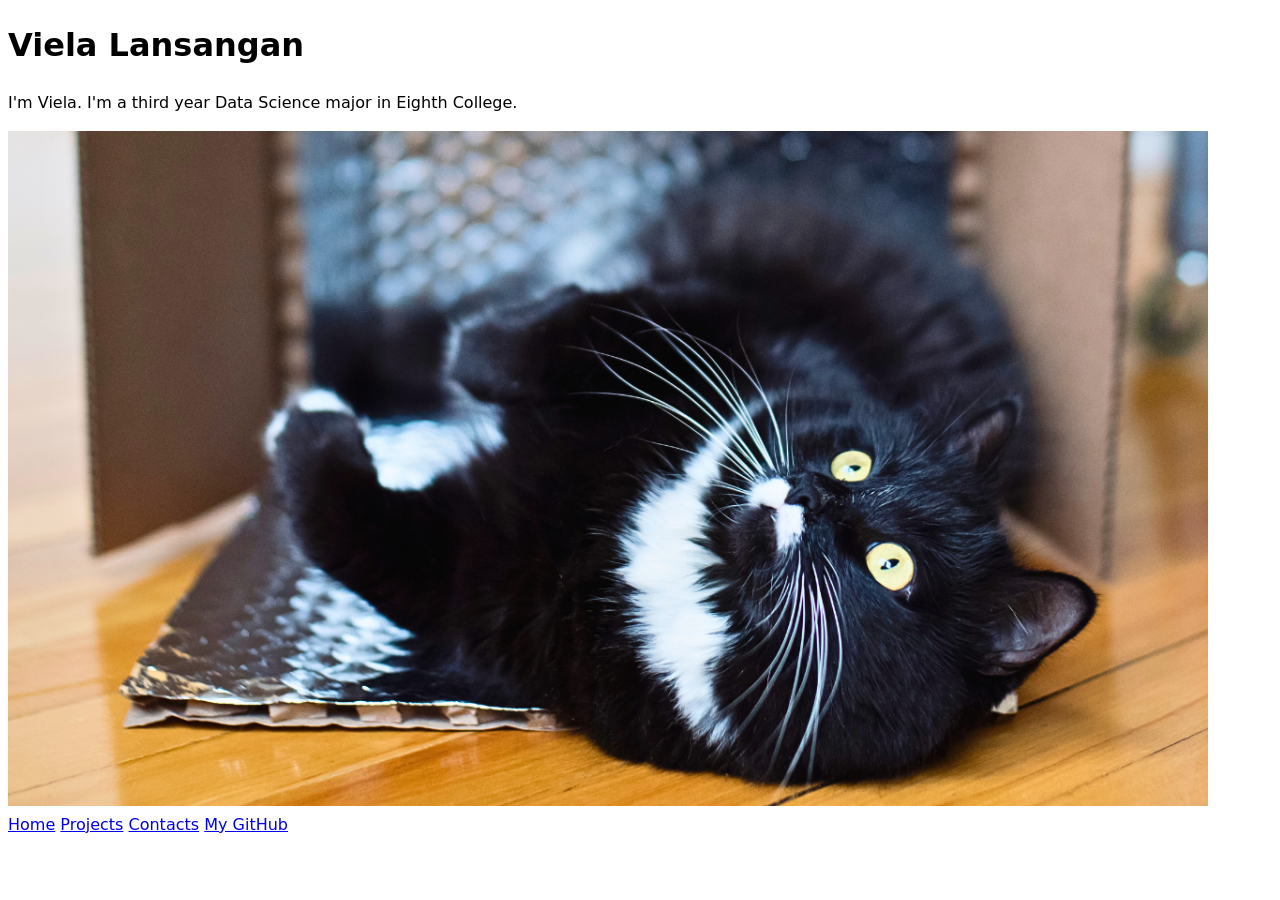
==== index.html @ ea7c8c69 "fixed links again" ====
<!DOCTYPE html>
<html lang="en">
<head>
    <meta charset="UTF-8">
    <meta name="viewport" content="width=device-width, initial-scale=1.0">
    <title>Viela Lansangan: Personal site and portfolio</title>
    <link rel="stylesheet" type="text/css" href="style.css">
</head>
<body>
    <h1>Viela Lansangan</h1>
    <p>I'm Viela. I'm a third year Data Science major in Eighth College.</p>
    <img src="images/dsc106_kitty.png" alt="Fluffy tuxedo cat laying down">
    <nav>
        <a href="../index.html">Home</a>
        <a href="../projects/index.html" >Projects</a>
        <a href="../contact/index.html" >Contacts</a>
        <a href="https://github.com/viela-la" >My GitHub</a>
    </nav>
</body>
</html>
---- style.css ----
body {
  /* Set line height to 1.5 times the font size
	   and use the OS’s UI font as the website font
	 */
  font: 100%/1.5 system-ui;
}
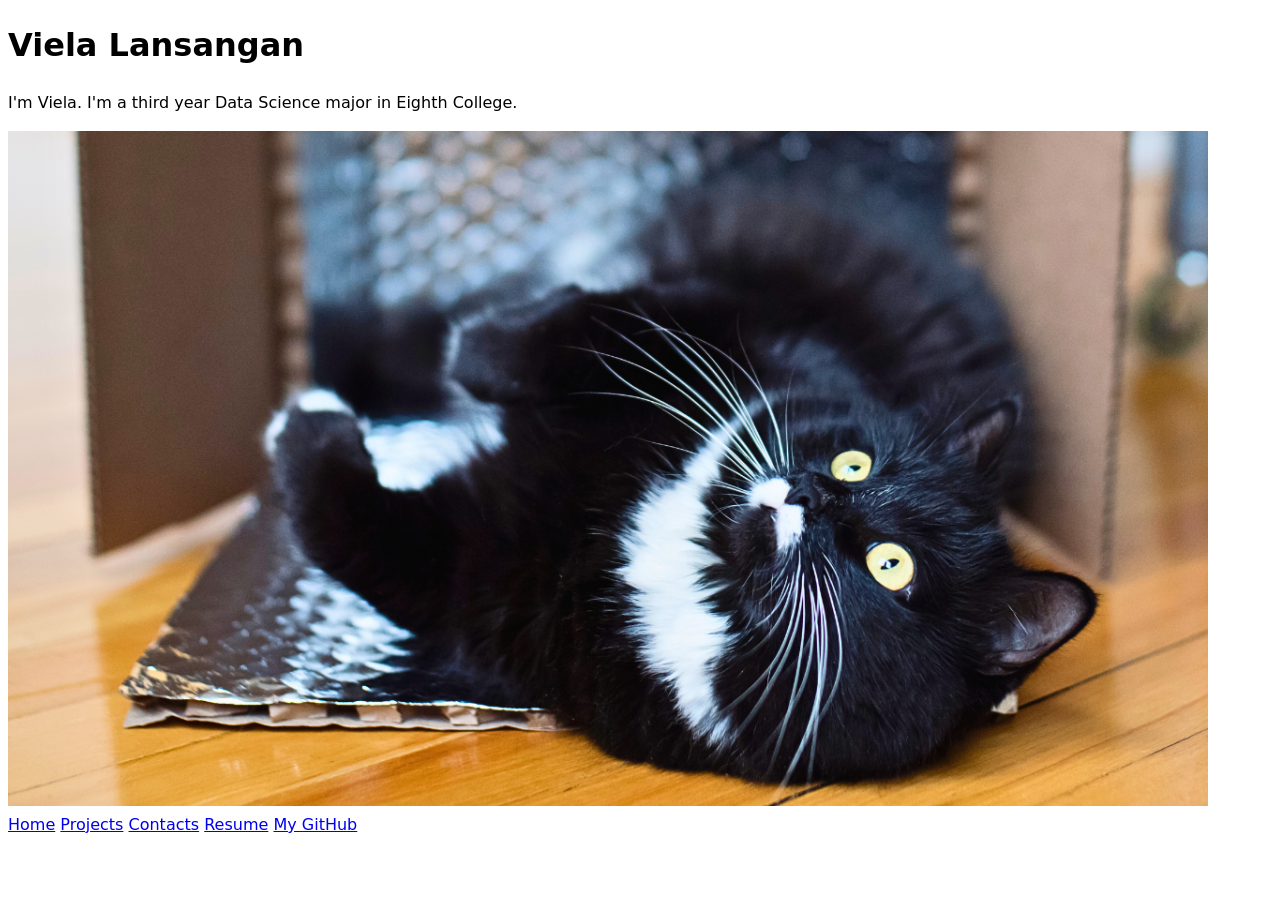
==== commit 091a9e41: "created resume" ====
--- a/index.html
+++ b/index.html
@@ -11,10 +11,11 @@
     <p>I'm Viela. I'm a third year Data Science major in Eighth College.</p>
     <img src="images/dsc106_kitty.png" alt="Fluffy tuxedo cat laying down">
     <nav>
-        <a href="../index.html">Home</a>
-        <a href="../projects/index.html" >Projects</a>
-        <a href="../contact/index.html" >Contacts</a>
-        <a href="https://github.com/viela-la" >My GitHub</a>
+        <a href="index.html">Home</a>
+        <a href="projects/index.html" >Projects</a>
+        <a href="contact/index.html" >Contacts</a>
+        <a href="resume/index.html">Resume</a>
+        <a href="https://github.com/viela-la" target="_blank">My GitHub</a>
     </nav>
 </body>
 </html>
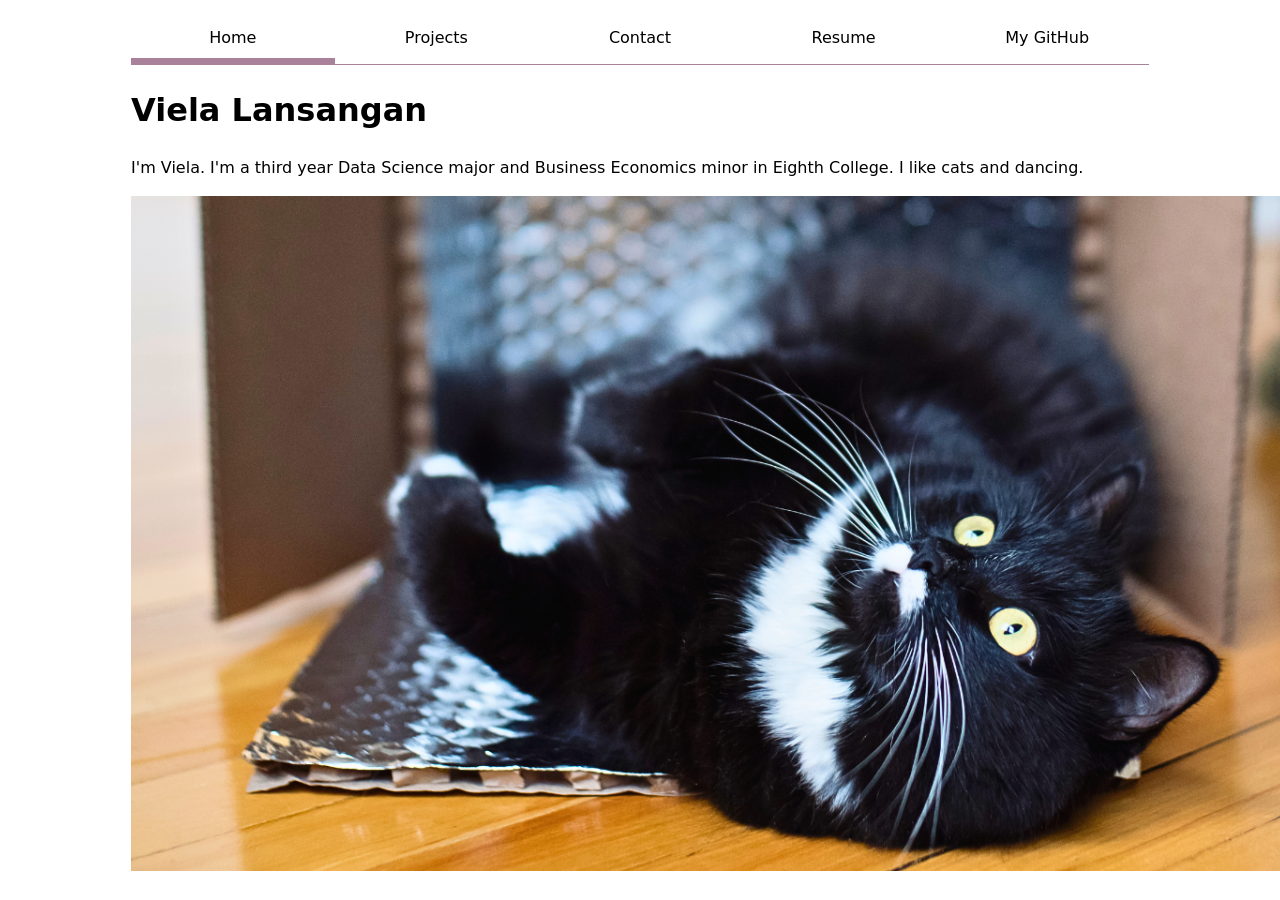
==== commit 83841b55: "lab 2" ====
--- a/index.html
+++ b/index.html
@@ -5,17 +5,19 @@
     <meta name="viewport" content="width=device-width, initial-scale=1.0">
     <title>Viela Lansangan: Personal site and portfolio</title>
     <link rel="stylesheet" type="text/css" href="style.css">
+
 </head>
 <body>
-    <h1>Viela Lansangan</h1>
-    <p>I'm Viela. I'm a third year Data Science major in Eighth College.</p>
-    <img src="images/dsc106_kitty.png" alt="Fluffy tuxedo cat laying down">
     <nav>
-        <a href="index.html">Home</a>
+        <a class="current" href="index.html">Home</a>
         <a href="projects/index.html" >Projects</a>
-        <a href="contact/index.html" >Contacts</a>
-        <a href="resume/index.html">Resume</a>
+        <a href="contact/index.html" >Contact</a>
+        <a href="resume/index.html" >Resume</a>
         <a href="https://github.com/viela-la" target="_blank">My GitHub</a>
     </nav>
+    <h1>Viela Lansangan</h1>
+    <p>I'm Viela. I'm a third year Data Science major and Business Economics minor in Eighth College. I like cats and dancing.</p>
+    <img src="images/dsc106_kitty.png" alt="Fluffy tuxedo cat laying down">
+
 </body>
 </html>
--- a/style.css
+++ b/style.css
@@ -1,6 +1,77 @@
+html {
+  --color-accent: oklch(74.959% 0.13963 348.799);
+  accent-color: var(--color-accent);
+}
 body {
-  /* Set line height to 1.5 times the font size
+  /* Set line  height to 1.5 times the font size
 	   and use the OS’s UI font as the website font
 	 */
   font: 100%/1.5 system-ui;
+  max-width: 100ch;
+  margin-inline: auto;
+  padding: 10px;
 }
+nav {
+  display: flex;
+  border-bottom: 1px solid oklch(65.067% 0.06093 341.695);
+}
+a {
+  flex: 1;
+  text-decoration: none;
+  color: inherit;
+  text-align: center;
+  padding: 0.5em;
+}
+nav a.current {
+  border-bottom: 0.4em solid oklch(65.067% 0.06093 341.695);
+}
+nav a:hover {
+  border-bottom: 0.4em solid var(--color-accent);
+  background-color: oklch(from var(--color-accent) 95% 5% h);
+}
+form {
+  display: grid;
+  grid-template-columns: auto 1fr;
+  gap: 1em;
+  padding: 0.5em
+}
+label {
+  display: grid;
+  grid-template-columns: subgrid;
+  grid-column: 1/-1;
+}
+input, textarea{
+  grid-column: 2;
+}
+button{
+  grid-column: 1/-1;
+}
+.projects{
+  display: grid;
+  grid-template-columns: repeat(auto-fill, minmax(15em, 1fr));
+  gap: 1em;
+}
+article{
+  display: grid;
+  grid-template-rows: subgrid;
+  grid-row: span 3;
+  gap: 1em;
+}
+.projects h2{
+  margin: 0;
+}
+.projects h1{
+  font-size: 400%
+}
+.projects h1, 
+.projects h2, 
+.projects h3, 
+.projects h4, 
+.projects h5, 
+.projects h6{
+  line-height: 1.1;
+  text-wrap: balance;
+}
+.resume h2{
+  border-bottom: 2px solid var(--color-accent);
+}
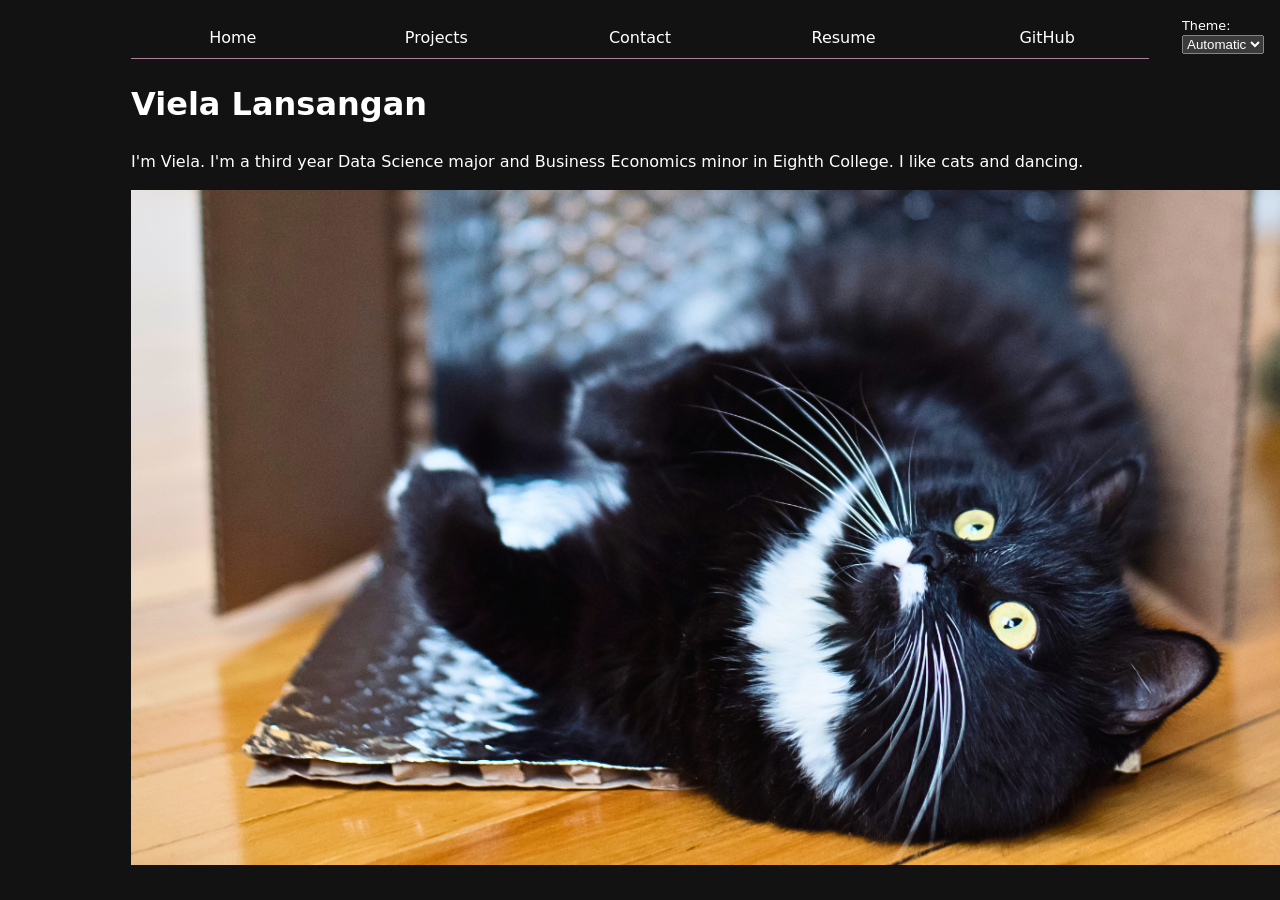
==== commit 339180c5: "lab 3" ====
--- a/index.html
+++ b/index.html
@@ -5,16 +5,16 @@
     <meta name="viewport" content="width=device-width, initial-scale=1.0">
     <title>Viela Lansangan: Personal site and portfolio</title>
     <link rel="stylesheet" type="text/css" href="style.css">
-
+    <script type="module" src="global.js"></script>
 </head>
 <body>
-    <nav>
-        <a class="current" href="index.html">Home</a>
+    <!-- <nav>
+        <a href="index.html">Home</a>
         <a href="projects/index.html" >Projects</a>
         <a href="contact/index.html" >Contact</a>
         <a href="resume/index.html" >Resume</a>
         <a href="https://github.com/viela-la" target="_blank">My GitHub</a>
-    </nav>
+    </nav> -->
     <h1>Viela Lansangan</h1>
     <p>I'm Viela. I'm a third year Data Science major and Business Economics minor in Eighth College. I like cats and dancing.</p>
     <img src="images/dsc106_kitty.png" alt="Fluffy tuxedo cat laying down">
--- a/style.css
+++ b/style.css
@@ -1,6 +1,7 @@
 html {
   --color-accent: oklch(74.959% 0.13963 348.799);
   accent-color: var(--color-accent);
+  color-scheme:  dark;
 }
 body {
   /* Set line  height to 1.5 times the font size
@@ -23,11 +24,11 @@
   padding: 0.5em;
 }
 nav a.current {
-  border-bottom: 0.4em solid oklch(65.067% 0.06093 341.695);
+  border-bottom: 0.4em solid oklch(65.067% 0.06093 341.695 / 50%);
 }
 nav a:hover {
   border-bottom: 0.4em solid var(--color-accent);
-  background-color: oklch(from var(--color-accent) 95% 5% h);
+  background-color: color-mix(in oklch, var(--color-accent), canvas 85%);
 }
 form {
   display: grid;
@@ -74,4 +75,12 @@
 }
 .resume h2{
   border-bottom: 2px solid var(--color-accent);
+}
+
+label.color-scheme{
+  position: absolute;
+  top: 1rem;
+  right: 1rem;
+  font: system-ui;
+  font-size: 80%;
 }
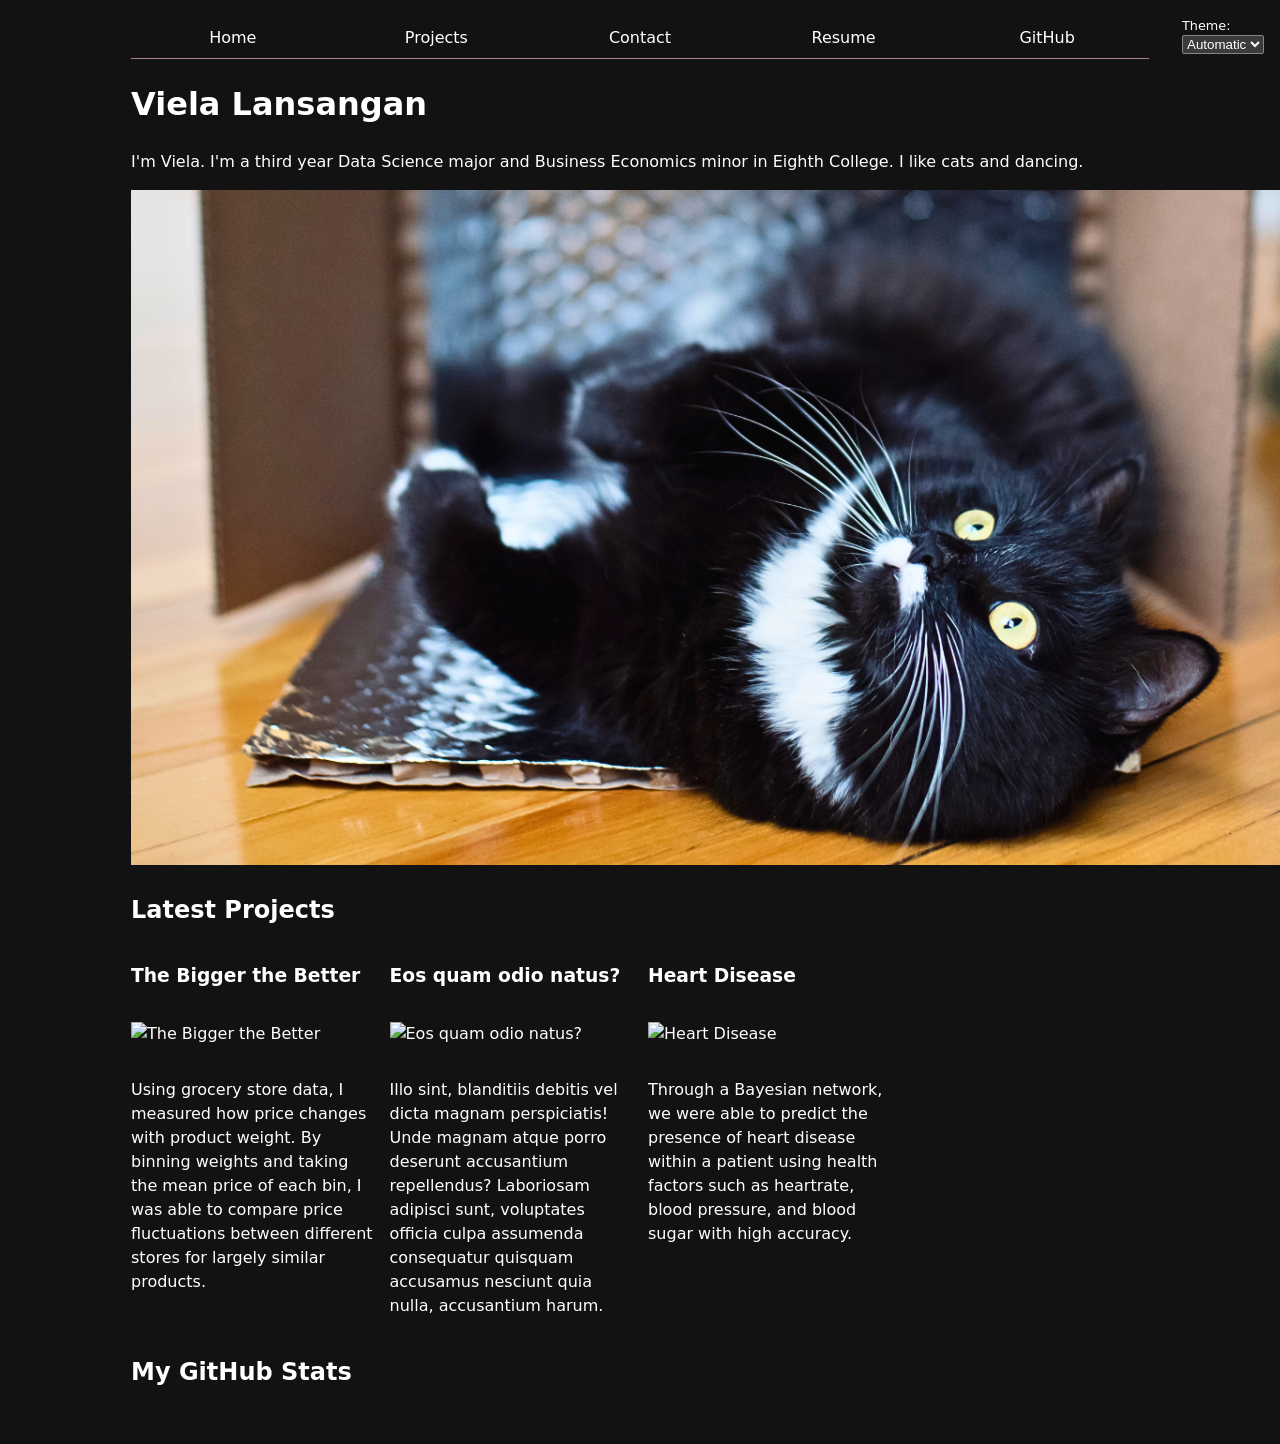
==== commit 5aea4958: "lab 4" ====
--- a/index.html
+++ b/index.html
@@ -8,7 +8,7 @@
     <script type="module" src="global.js"></script>
 </head>
 <body>
-    <!-- <nav>
+    <!-- <nav>s
         <a href="index.html">Home</a>
         <a href="projects/index.html" >Projects</a>
         <a href="contact/index.html" >Contact</a>
@@ -18,6 +18,14 @@
     <h1>Viela Lansangan</h1>
     <p>I'm Viela. I'm a third year Data Science major and Business Economics minor in Eighth College. I like cats and dancing.</p>
     <img src="images/dsc106_kitty.png" alt="Fluffy tuxedo cat laying down">
+    <h2>Latest Projects</h2>
+    <div class="projects"></div>
 
+    <h2>My GitHub Stats</h2>
+    <div id="profile-stats">
+        <dl class="stats-grid">
+        </dl>
+    </div>
+    <script src="index.js" type="module" defer></script>
 </body>
 </html>
--- a/style.css
+++ b/style.css
@@ -83,4 +83,30 @@
   right: 1rem;
   font: system-ui;
   font-size: 80%;
+}
+
+.stats-grid {
+  display: grid;
+  grid-template-columns: repeat(4, 1fr);
+  gap: 1rem;
+}
+
+.stats-grid dt {
+  grid-row: 1;
+  font-weight: bold;
+  text-align: center;
+}
+
+.stats-grid dd {
+  grid-row: 2;
+  margin: 0;
+  text-align: center;
+}
+
+#profile-stats {
+  cursor: pointer;
+}
+
+#profile-stats.collapsed .stats-grid {
+  display: none;
 }
